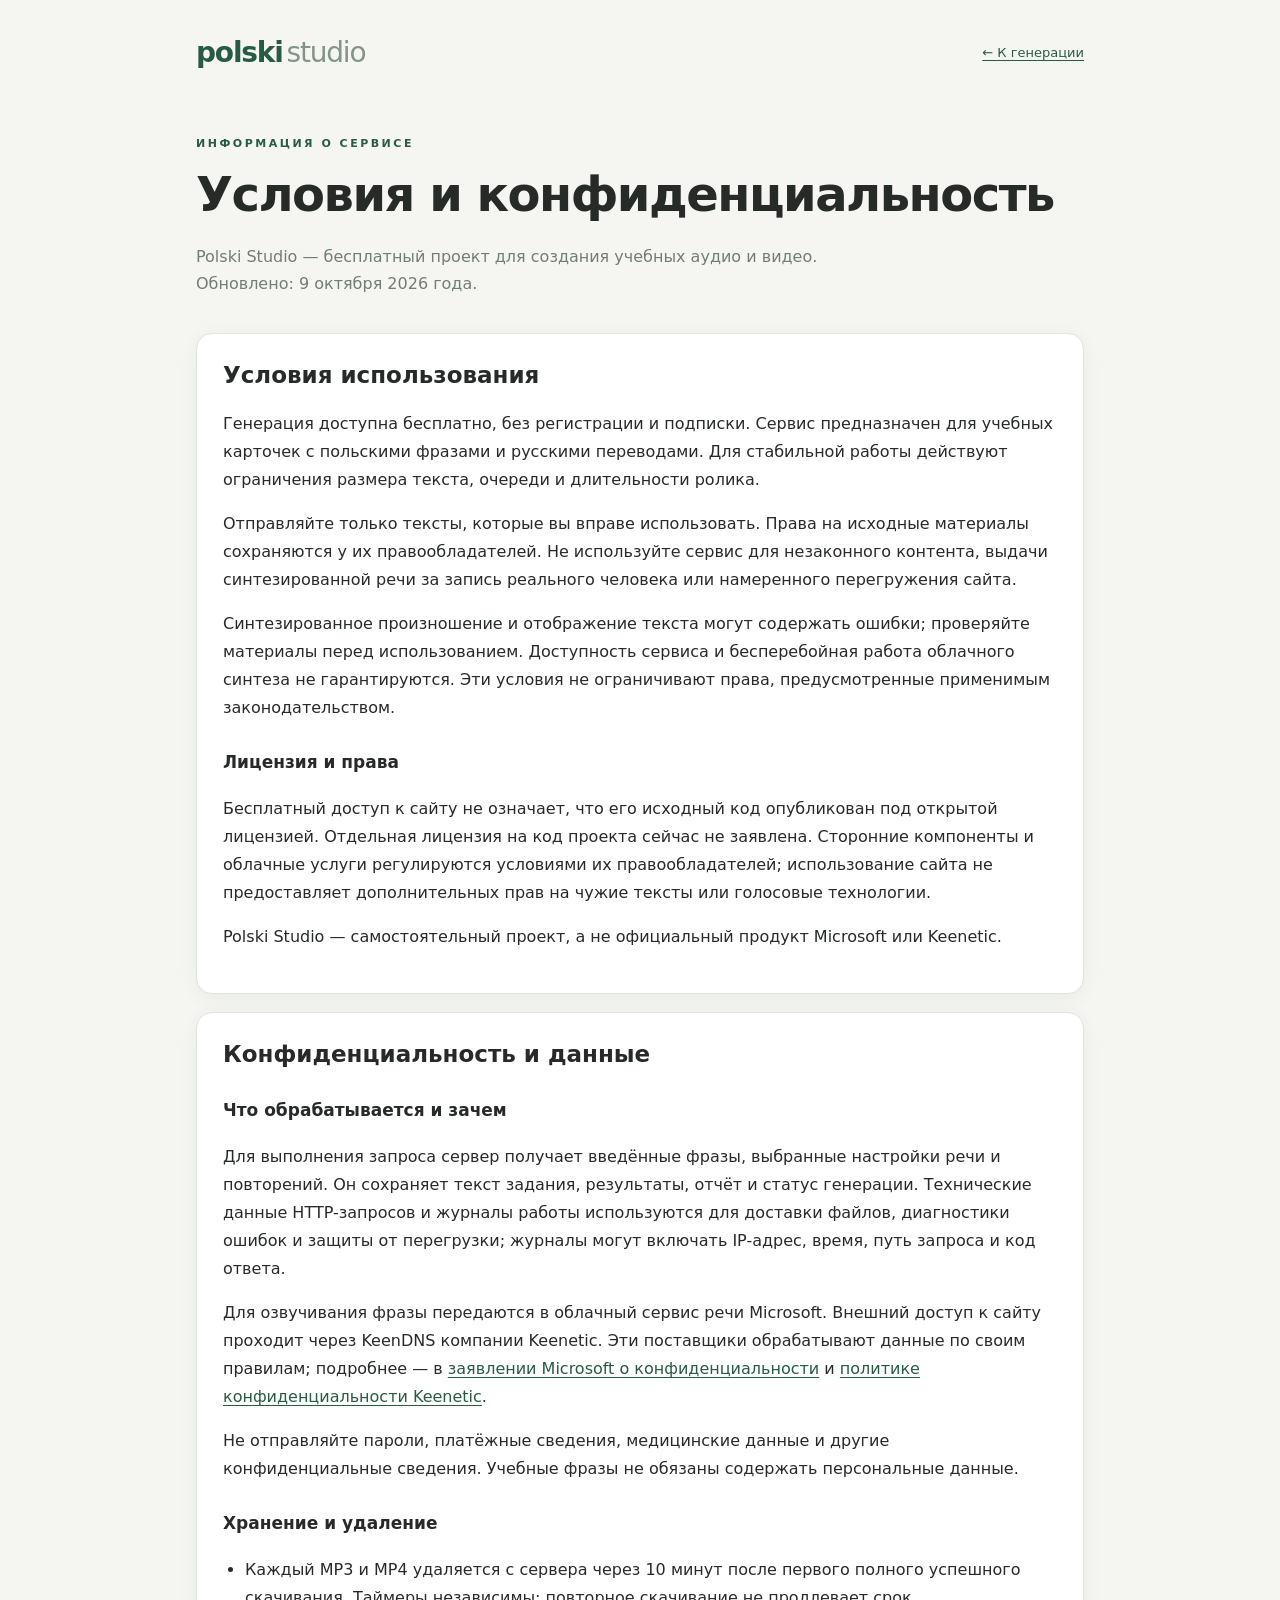
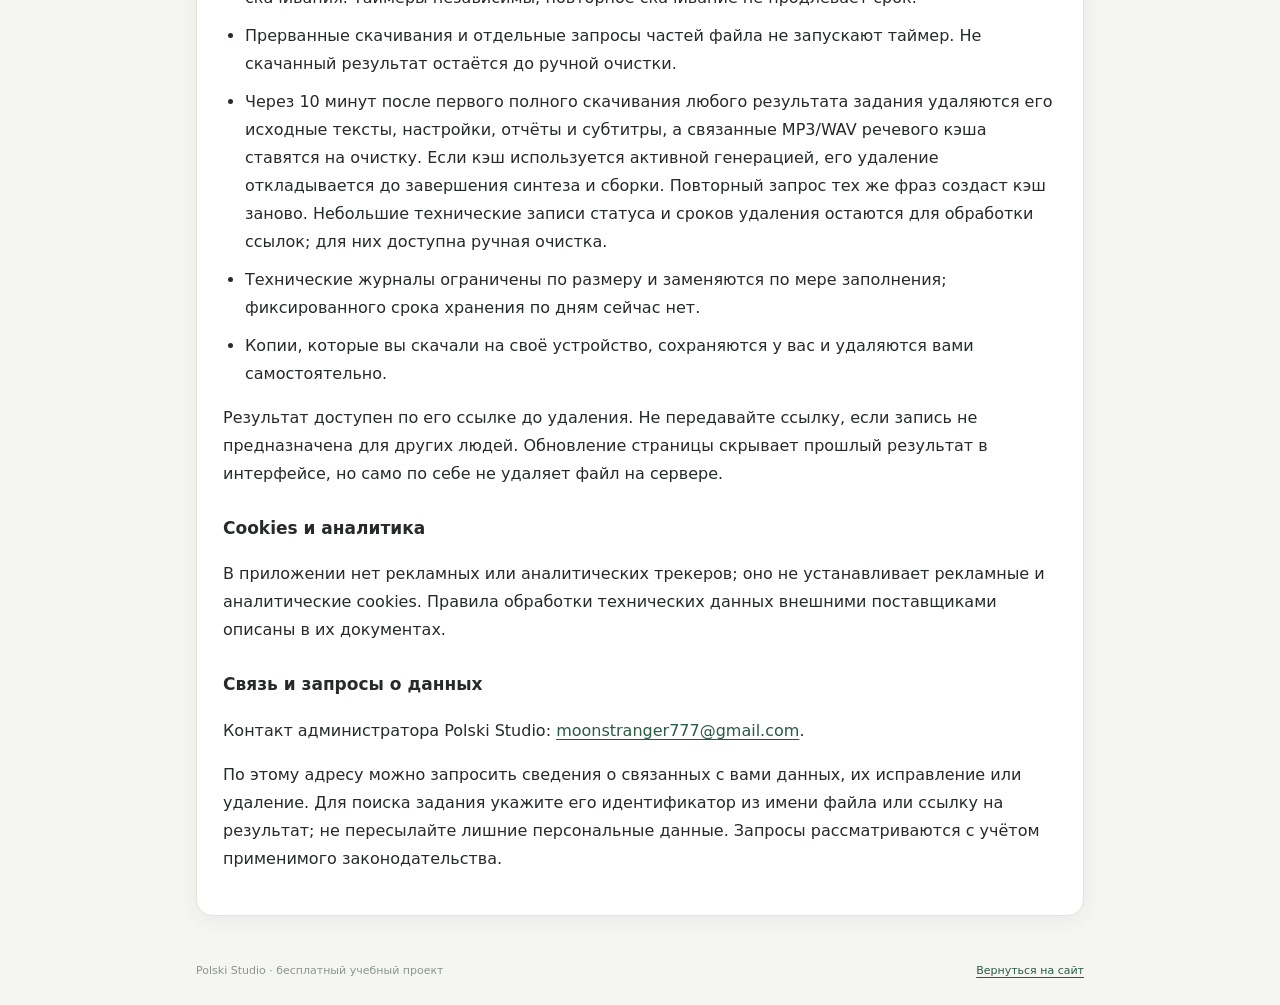
==== static/legal.html @ 3a72cbaa "Первый выпуск Polski Studio: контейнер, интерфейс и русская документация" ====
<!doctype html>
<html lang="ru">
<head><meta charset="utf-8"><meta name="viewport" content="width=device-width,initial-scale=1"><title>Правовая информация — Polski Studio</title><link rel="icon" href="/static/favicon.svg" type="image/svg+xml"><link rel="stylesheet" href="/static/style.css?v=20261009-legal1"></head>
<body><main class="legal-page">
<header><a class="brand" href="/">polski<span>studio</span></a><a class="legal-back" href="/">← К генерации</a></header>
<div class="intro"><p class="eyebrow">ИНФОРМАЦИЯ О СЕРВИСЕ</p><h1>Условия и конфиденциальность</h1><p>Polski Studio — бесплатный проект для создания учебных аудио и видео.<br>Обновлено: 9 октября 2026 года.</p></div>
<section id="terms" class="panel legal-section" aria-labelledby="terms-title">
<h2 id="terms-title">Условия использования</h2>
<p>Генерация доступна бесплатно, без регистрации и подписки. Сервис предназначен для учебных карточек с польскими фразами и русскими переводами. Для стабильной работы действуют ограничения размера текста, очереди и длительности ролика.</p>
<p>Отправляйте только тексты, которые вы вправе использовать. Права на исходные материалы сохраняются у их правообладателей. Не используйте сервис для незаконного контента, выдачи синтезированной речи за запись реального человека или намеренного перегружения сайта.</p>
<p>Синтезированное произношение и отображение текста могут содержать ошибки; проверяйте материалы перед использованием. Доступность сервиса и бесперебойная работа облачного синтеза не гарантируются. Эти условия не ограничивают права, предусмотренные применимым законодательством.</p>
<h3>Лицензия и права</h3>
<p>Бесплатный доступ к сайту не означает, что его исходный код опубликован под открытой лицензией. Отдельная лицензия на код проекта сейчас не заявлена. Сторонние компоненты и облачные услуги регулируются условиями их правообладателей; использование сайта не предоставляет дополнительных прав на чужие тексты или голосовые технологии.</p>
<p>Polski Studio — самостоятельный проект, а не официальный продукт Microsoft или Keenetic.</p>
</section>
<section id="privacy" class="panel legal-section" aria-labelledby="privacy-title">
<h2 id="privacy-title">Конфиденциальность и данные</h2>
<h3>Что обрабатывается и зачем</h3>
<p>Для выполнения запроса сервер получает введённые фразы, выбранные настройки речи и повторений. Он сохраняет текст задания, результаты, отчёт и статус генерации. Технические данные HTTP-запросов и журналы работы используются для доставки файлов, диагностики ошибок и защиты от перегрузки; журналы могут включать IP-адрес, время, путь запроса и код ответа.</p>
<p>Для озвучивания фразы передаются в облачный сервис речи Microsoft. Внешний доступ к сайту проходит через KeenDNS компании Keenetic. Эти поставщики обрабатывают данные по своим правилам; подробнее — в <a href="https://privacy.microsoft.com/ru-ru/privacystatement" rel="noopener noreferrer">заявлении Microsoft о конфиденциальности</a> и <a href="https://keenetic.com/en/legal" rel="noopener noreferrer">политике конфиденциальности Keenetic</a>.</p>
<p>Не отправляйте пароли, платёжные сведения, медицинские данные и другие конфиденциальные сведения. Учебные фразы не обязаны содержать персональные данные.</p>
<h3>Хранение и удаление</h3>
<ul>
<li>Каждый MP3 и MP4 удаляется с сервера через 10 минут после первого полного успешного скачивания. Таймеры независимы; повторное скачивание не продлевает срок.</li>
<li>Прерванные скачивания и отдельные запросы частей файла не запускают таймер. Не скачанный результат остаётся до ручной очистки.</li>
<li>Через 10 минут после первого полного скачивания любого результата задания удаляются его исходные тексты, настройки, отчёты и субтитры, а связанные MP3/WAV речевого кэша ставятся на очистку. Если кэш используется активной генерацией, его удаление откладывается до завершения синтеза и сборки. Повторный запрос тех же фраз создаст кэш заново. Небольшие технические записи статуса и сроков удаления остаются для обработки ссылок; для них доступна ручная очистка.</li>
<li>Технические журналы ограничены по размеру и заменяются по мере заполнения; фиксированного срока хранения по дням сейчас нет.</li>
<li>Копии, которые вы скачали на своё устройство, сохраняются у вас и удаляются вами самостоятельно.</li>
</ul>
<p>Результат доступен по его ссылке до удаления. Не передавайте ссылку, если запись не предназначена для других людей. Обновление страницы скрывает прошлый результат в интерфейсе, но само по себе не удаляет файл на сервере.</p>
<h3>Cookies и аналитика</h3>
<p>В приложении нет рекламных или аналитических трекеров; оно не устанавливает рекламные и аналитические cookies. Правила обработки технических данных внешними поставщиками описаны в их документах.</p>
<h3 id="contact">Связь и запросы о данных</h3>
<p>Контакт администратора Polski Studio: <a href="mailto:moonstranger777@gmail.com">moonstranger777@gmail.com</a>.</p>
<p>По этому адресу можно запросить сведения о связанных с вами данных, их исправление или удаление. Для поиска задания укажите его идентификатор из имени файла или ссылку на результат; не пересылайте лишние персональные данные. Запросы рассматриваются с учётом применимого законодательства.</p>
</section>
<footer><span>Polski Studio · бесплатный учебный проект</span><a href="/">Вернуться на сайт</a></footer>
</main></body></html>
---- static/style.css ----
:root{font-family:system-ui,-apple-system,"Segoe UI",sans-serif;color:#262b28;background:#f5f6f2;--green:#285b44;--muted:#727d75}*{box-sizing:border-box}body{margin:0}main{max-width:1080px;margin:auto;padding:36px 36px 28px}header{display:flex;justify-content:space-between;align-items:center}.brand{font-size:28px;font-weight:800;letter-spacing:-1.2px;text-decoration:none;color:var(--green)}.brand span{font-weight:400;color:#849487;margin-left:4px}.badge{font-size:12px;letter-spacing:2px;border:1px solid #dce3dc;border-radius:24px;padding:9px 16px}.intro{margin:68px 0 36px}.eyebrow{font-size:11px;font-weight:700;letter-spacing:2.5px;color:var(--green)}h1{font-size:clamp(36px,5.2vw,58px);line-height:1.1;letter-spacing:-2.5px;font-weight:650;margin:18px 0 22px}.intro>p:last-child{line-height:1.7;color:var(--muted);font-size:16px}.panel{background:#fff;border:1px solid #e0e5dd;border-radius:16px;box-shadow:0 4px 18px #223b2410}.editor{overflow:hidden}.section-title{display:flex;justify-content:space-between;align-items:center;gap:12px;padding:22px 26px}.section-title h2{font-size:17px;font-weight:600;margin:0}.section-title>span{font-size:12px;color:var(--muted)}textarea{display:block;width:100%;height:245px;border:0;border-top:1px solid #edf0e9;border-bottom:1px solid #edf0e9;padding:25px 26px;font:17px/1.8 system-ui;resize:vertical;background:#fcfdfb;color:#263c30}textarea::placeholder{color:#9da99f}textarea:focus{outline:2px solid #9fbfa8;outline-offset:-2px}.editor-footer{display:flex;justify-content:space-between;align-items:center;gap:12px;padding:15px 26px;font-size:12px;color:var(--muted)}button{cursor:pointer;font:inherit}#example{border:0;background:none;color:var(--green);font-size:12px;font-weight:600;padding:4px}.settings{margin-top:18px}.settings-grid{display:grid;grid-template-columns:repeat(3,1fr);gap:23px 24px;padding:0 26px 26px}.settings-grid label{font-size:12px;color:#647167}.input-wrap{display:flex;margin-top:9px;border:1px solid #dfe5dc;border-radius:8px;background:#fafbf8;padding:11px 13px;align-items:center}.input-wrap input{width:100%;font:600 17px system-ui;color:#334c3b;border:0;background:transparent;outline:none}.input-wrap:focus-within{outline:2px solid #9fbfa8}.input-wrap>span{color:#8a948c;font-size:12px}small{display:block;margin-top:7px;color:#8c978e;font-size:11px}.action{display:flex;justify-content:space-between;align-items:center;margin:25px 0;gap:20px}.action p{font-size:12px;line-height:1.8;color:#455749}.action p span{color:var(--muted)}.primary{display:inline-flex;align-items:center;justify-content:center;gap:36px;background:var(--green);color:#fff;border:0;border-radius:9px;padding:17px 26px;font-size:15px;font-weight:600;text-decoration:none}.primary:hover{background:#1d4733}.primary:disabled{opacity:.6;cursor:wait}.secondary{display:inline-flex;align-items:center;justify-content:center;border:1px solid #c8d5ca;color:var(--green);border-radius:9px;padding:16px 25px;text-decoration:none;font-size:15px}.errors{color:#963725;border:1px solid #e6c7c0;background:#fff3ef;padding:17px;border-radius:10px;white-space:pre-wrap;font-size:14px}.result{margin-top:22px;padding-bottom:24px}.result progress{display:block;width:calc(100% - 52px);margin:0 26px;height:7px;accent-color:var(--green)}#downloads{padding:0 26px}#metadata{font-size:13px;color:var(--muted)}.download-row{display:flex;gap:12px}footer{display:flex;justify-content:space-between;gap:10px;font-size:11px;color:#8b958c;margin-top:48px}.sr-only{position:absolute;width:1px;height:1px;overflow:hidden;clip:rect(0,0,0,0)}[hidden]{display:none!important}@media(max-width:600px){main{padding:24px 18px}.intro{margin-top:45px}h1{letter-spacing:-1.5px}.settings-grid{grid-template-columns:repeat(2,1fr);gap:20px 12px;padding:0 18px 22px}.section-title{padding:20px 18px}.section-title>span{font-size:10px}textarea{padding:20px 18px;font-size:15px}.editor-footer{padding:13px 18px;align-items:flex-start;font-size:10px}.action{align-items:stretch;flex-direction:column}.action p{margin:0}.primary{padding:16px 20px}.download-row{flex-direction:column}footer{flex-direction:column}}

#normalize{border:1px solid #c8d5ca;border-radius:6px;padding:8px 12px;color:var(--green);background:#f5f8f3;font-size:12px;font-weight:600}.editor-footer{flex-wrap:wrap}.normalization-summary{font-size:14px;color:var(--green);padding:2px 8px}.cancel{margin:18px 26px 0;font:inherit;cursor:pointer}

.errors{margin:12px 0 18px}

/* Logical line numbers follow soft-wrapped rows without entering the a11y tree. */
.text-editor{position:relative;display:grid;--line-gutter-width:3.5rem;grid-template-columns:var(--line-gutter-width) minmax(0,1fr);border-top:1px solid #edf0e9;border-bottom:1px solid #edf0e9;min-width:0}
.text-editor textarea{grid-column:2;min-width:0;border:0;padding-left:14px;overflow-wrap:break-word}
.line-gutter{position:absolute;top:0;bottom:0;left:0;width:var(--line-gutter-width);min-height:0;overflow:hidden;text-align:right;padding:25px 10px;font:17px/1.8 system-ui;color:var(--muted);background:#f5f8f3;border-right:1px solid #edf0e9;user-select:none;font-variant-numeric:tabular-nums}
.line-number{white-space:nowrap}
.text-measure{position:absolute;visibility:hidden;pointer-events:none;white-space:pre-wrap;overflow-wrap:break-word;word-break:normal}
@media(max-width:600px){.text-editor{--line-gutter-width:2.75rem}.line-gutter{padding:20px 8px;font-size:15px}.text-editor textarea{padding-left:12px}}

.download-row a[aria-disabled="true"],.download-row a[aria-disabled="true"]:hover{background:#e4e8e2;color:#788179;border:1px solid #d5dbd3;cursor:not-allowed;box-shadow:none}

.site-footer{align-items:flex-start;line-height:1.8}.site-footer nav{display:flex;gap:10px 18px;flex-wrap:wrap;justify-content:flex-end}footer a,.legal-page a:not(.brand){color:var(--green);text-underline-offset:3px}footer a:focus-visible,.legal-page a:focus-visible{outline:2px solid #9fbfa8;outline-offset:4px}.legal-page{max-width:960px}.legal-page h1{font-size:clamp(30px,4.8vw,48px);letter-spacing:-1.5px}.legal-section{padding:26px;margin:18px 0;line-height:1.75;overflow-wrap:anywhere;scroll-margin-top:24px}.legal-section h2{font-size:23px;line-height:1.35;margin-top:0}.legal-section h3{font-size:17px;margin-top:26px}.legal-section ul{padding-left:22px}.legal-section li{margin:10px 0}.legal-back{font-size:13px;white-space:nowrap}@media(max-width:600px){.site-footer nav{justify-content:flex-start}.legal-section{padding:20px 18px}.legal-page header{gap:12px;flex-wrap:wrap}}

#submit:disabled,#submit:disabled:hover{background:#e4e8e2;color:#788179;border:0;opacity:1;cursor:not-allowed}
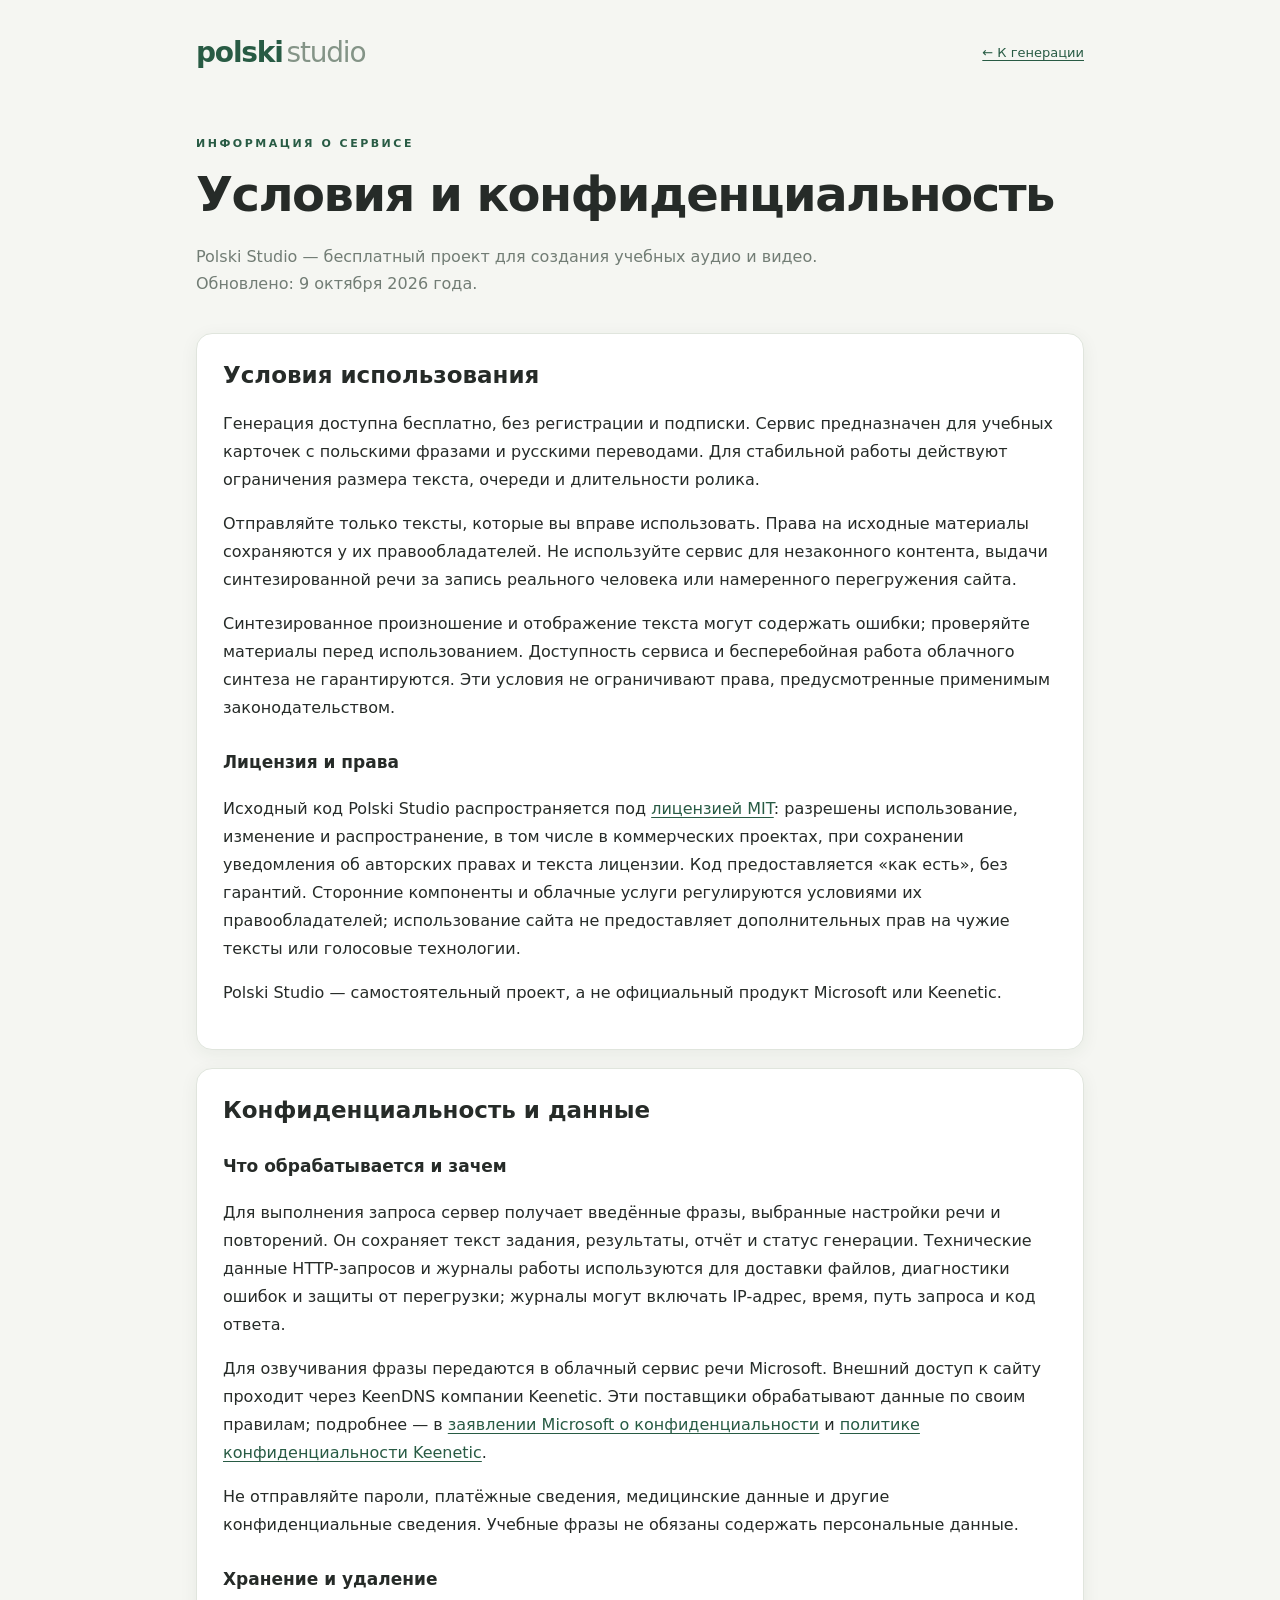
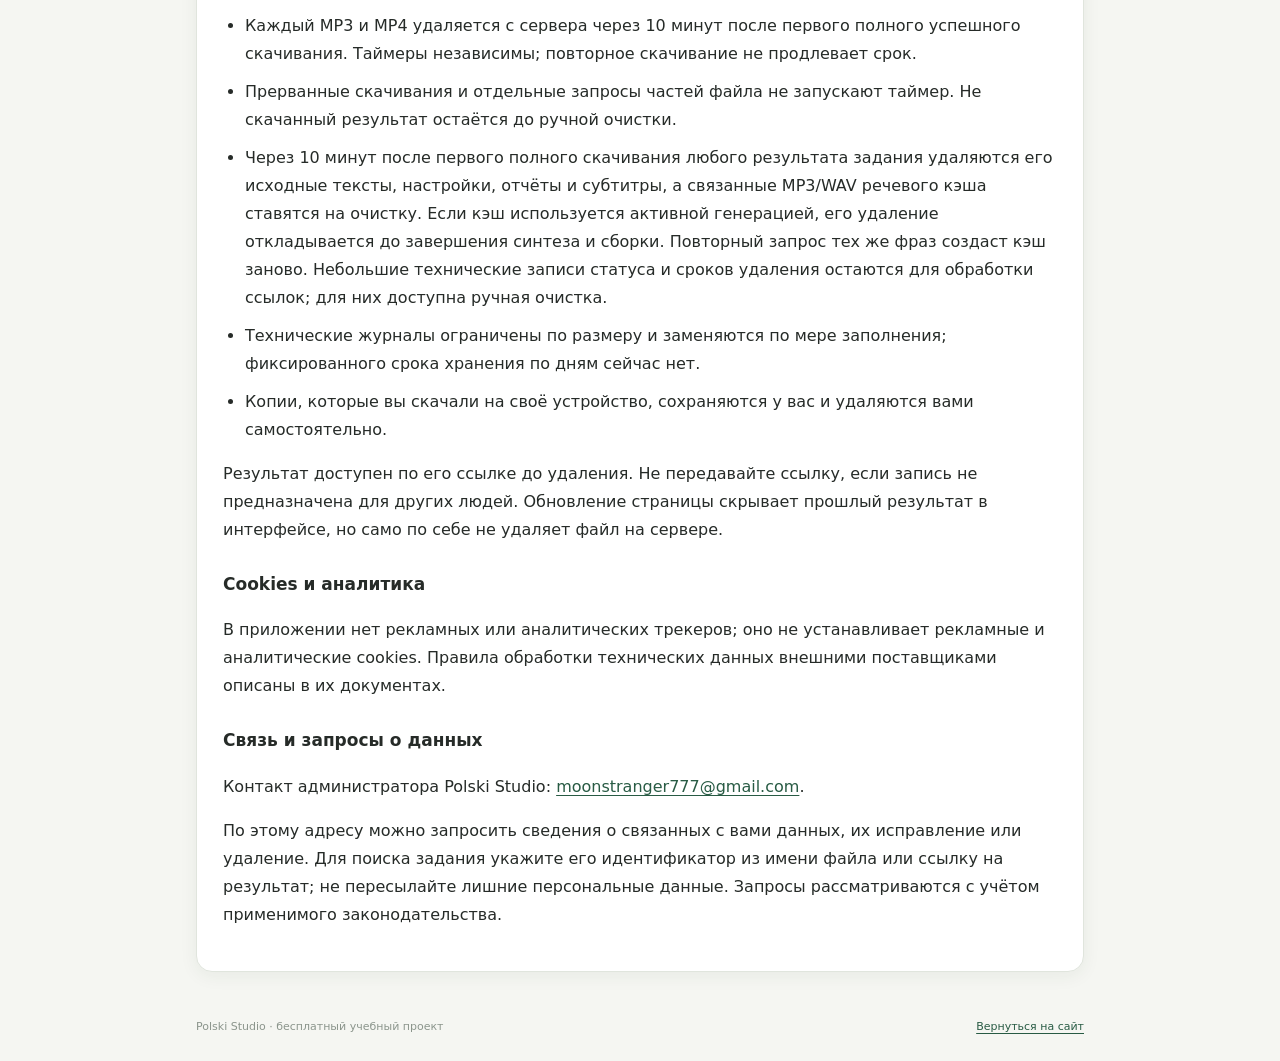
==== commit 4febd22d: "Лицензировать Polski Studio под MIT и обновить документацию" ====
--- a/static/legal.html
+++ b/static/legal.html
@@ -10,7 +10,7 @@
 <p>Отправляйте только тексты, которые вы вправе использовать. Права на исходные материалы сохраняются у их правообладателей. Не используйте сервис для незаконного контента, выдачи синтезированной речи за запись реального человека или намеренного перегружения сайта.</p>
 <p>Синтезированное произношение и отображение текста могут содержать ошибки; проверяйте материалы перед использованием. Доступность сервиса и бесперебойная работа облачного синтеза не гарантируются. Эти условия не ограничивают права, предусмотренные применимым законодательством.</p>
 <h3>Лицензия и права</h3>
-<p>Бесплатный доступ к сайту не означает, что его исходный код опубликован под открытой лицензией. Отдельная лицензия на код проекта сейчас не заявлена. Сторонние компоненты и облачные услуги регулируются условиями их правообладателей; использование сайта не предоставляет дополнительных прав на чужие тексты или голосовые технологии.</p>
+<p>Исходный код Polski Studio распространяется под <a href="https://github.com/Uniqornot/polski-studio/blob/main/LICENSE" rel="noopener noreferrer">лицензией MIT</a>: разрешены использование, изменение и распространение, в том числе в коммерческих проектах, при сохранении уведомления об авторских правах и текста лицензии. Код предоставляется «как есть», без гарантий. Сторонние компоненты и облачные услуги регулируются условиями их правообладателей; использование сайта не предоставляет дополнительных прав на чужие тексты или голосовые технологии.</p>
 <p>Polski Studio — самостоятельный проект, а не официальный продукт Microsoft или Keenetic.</p>
 </section>
 <section id="privacy" class="panel legal-section" aria-labelledby="privacy-title">
